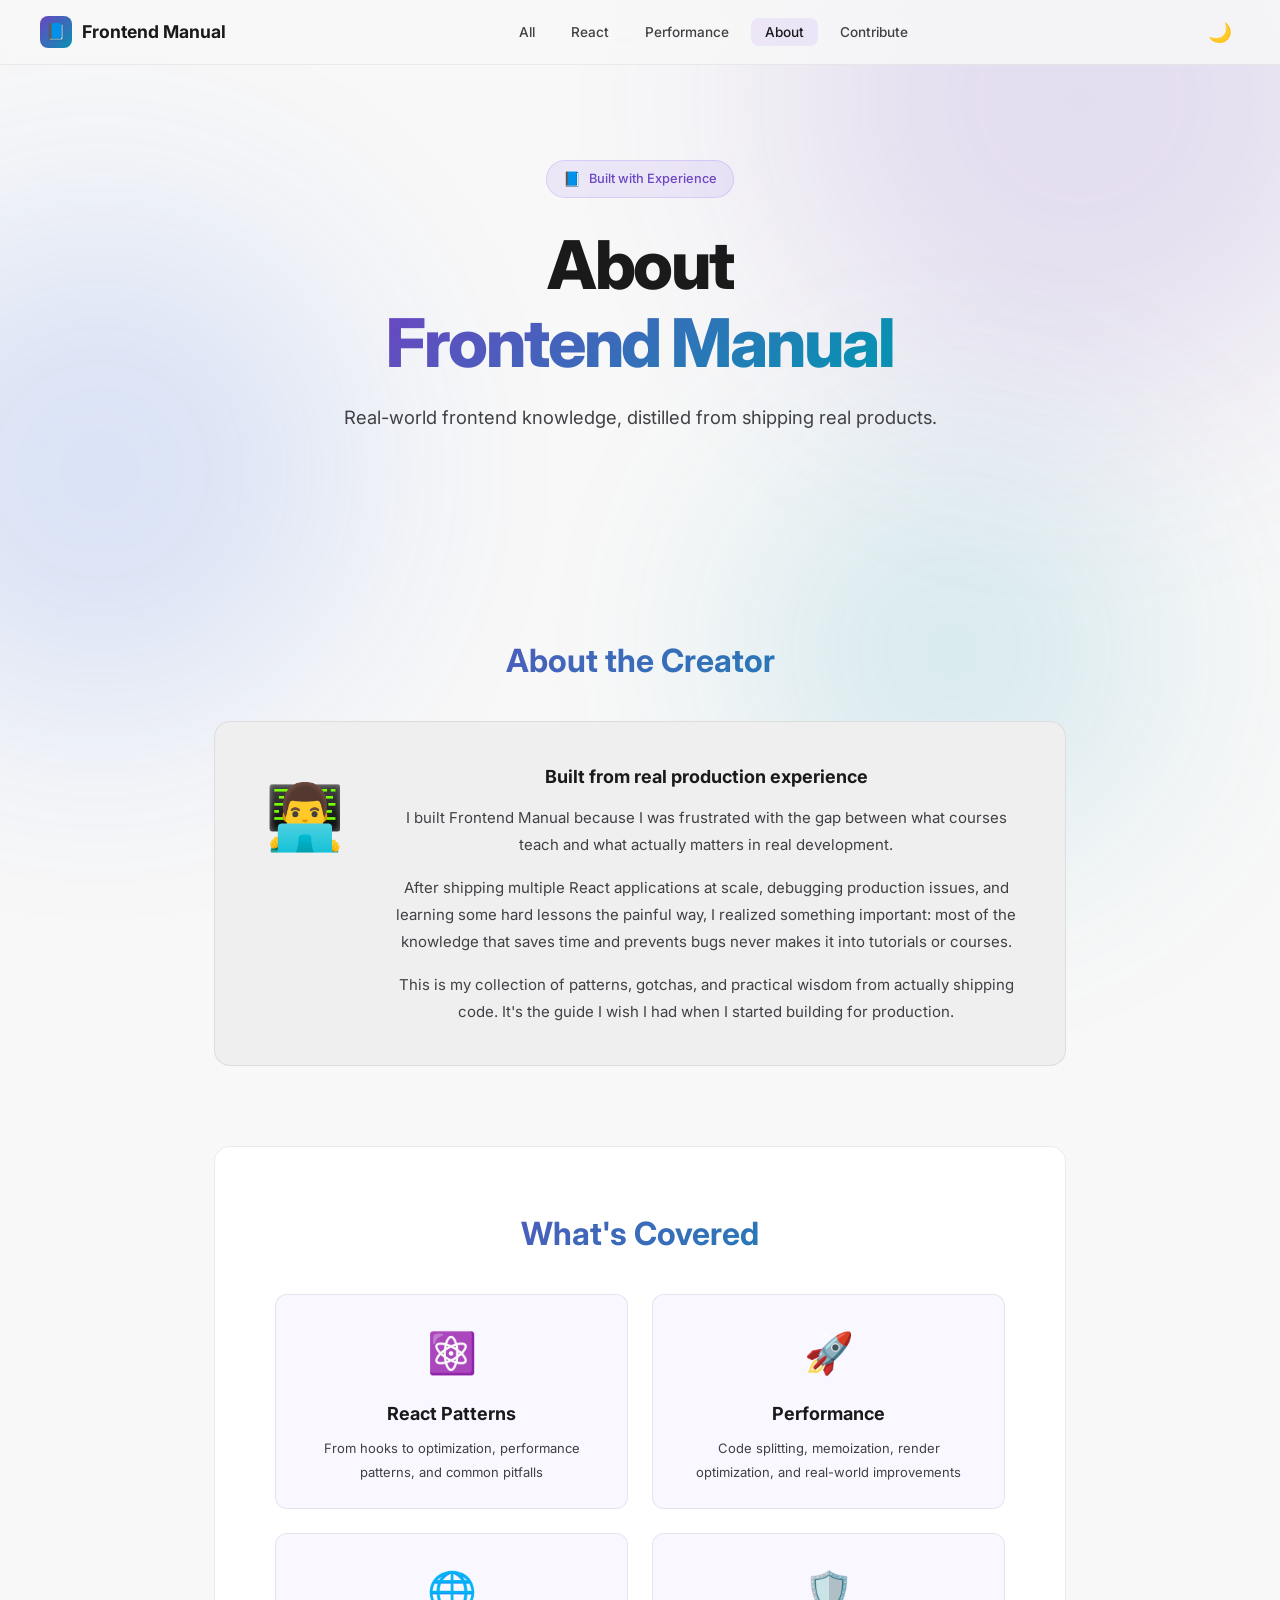
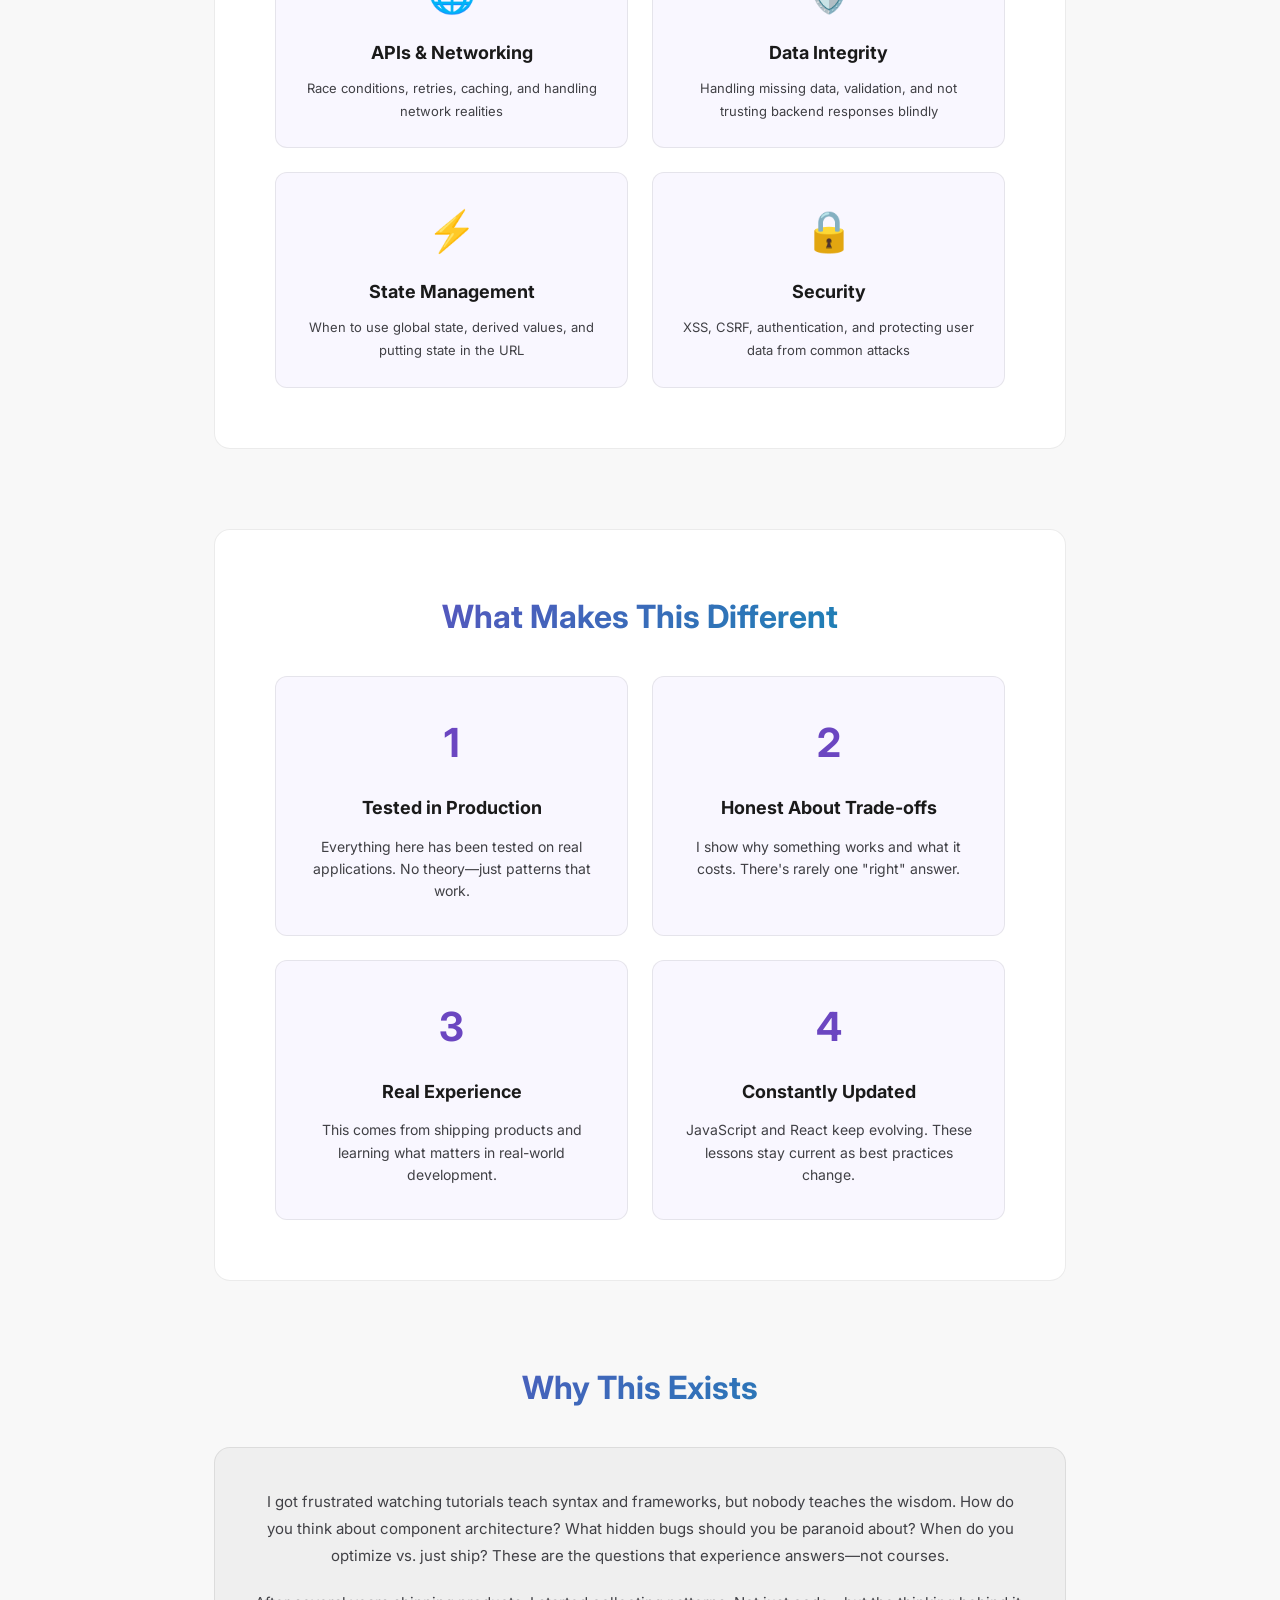
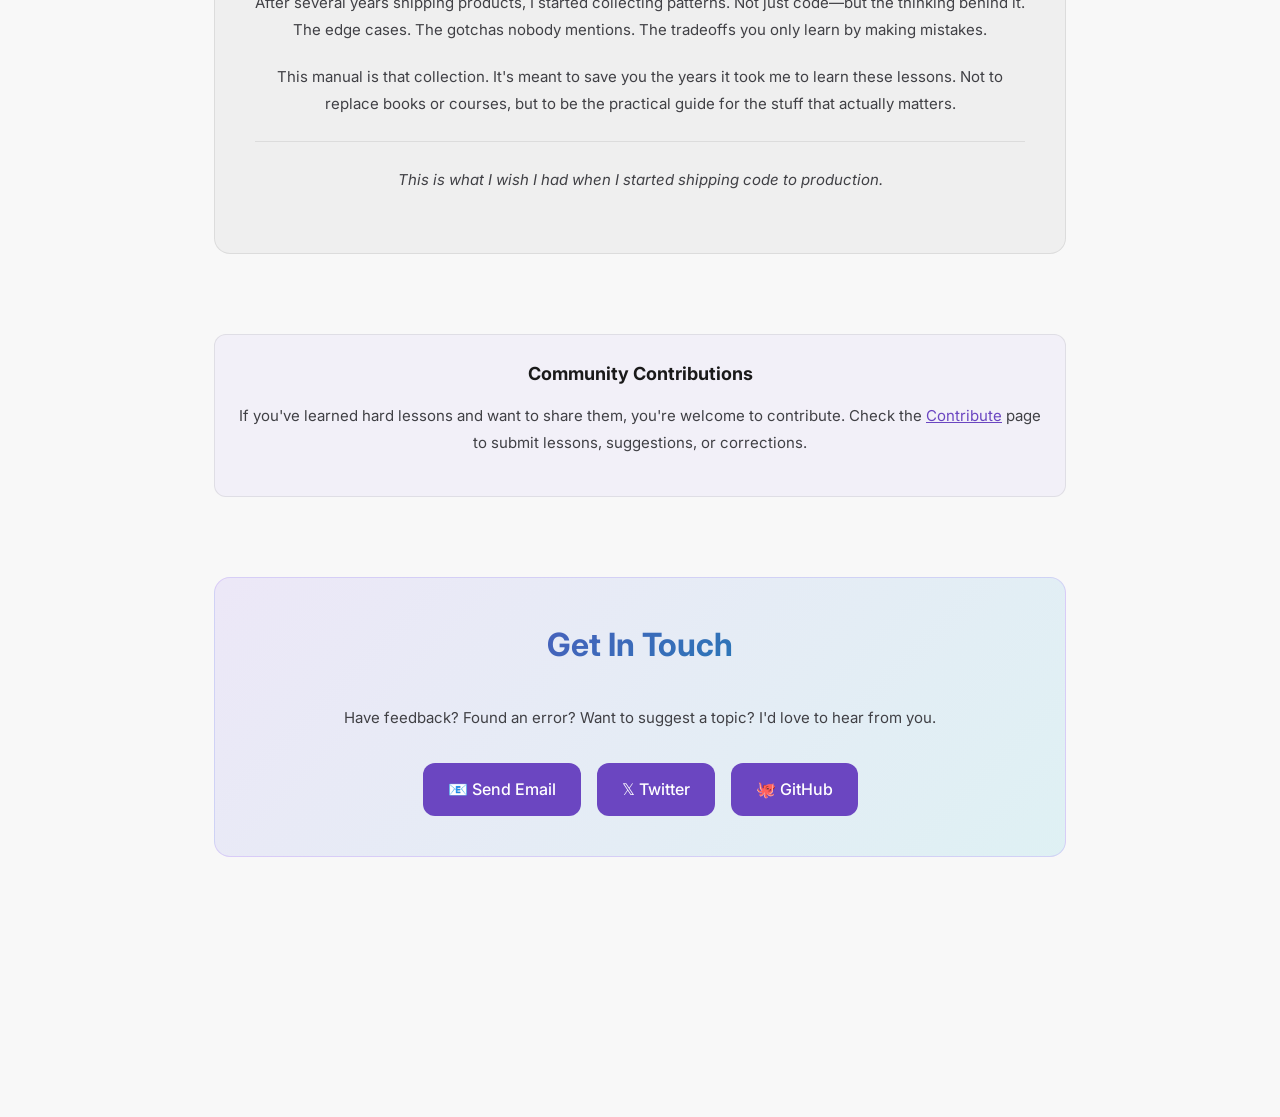
==== about.html @ b9eea55d "first commit" ====
<!doctype html>
<html lang="en">
  <head>
    <meta charset="UTF-8" />
    <meta name="viewport" content="width=device-width, initial-scale=1.0" />
    <title>About — Frontend Manual</title>
    <meta
      name="description"
      content="Learn about Frontend Manual, our mission, and the team behind it."
    />
    <link
      rel="icon"
      href="data:image/svg+xml,<svg xmlns='http://www.w3.org/2000/svg' viewBox='0 0 100 100'><text y='.9em' font-size='90'>📘</text></svg>"
    />
    <link rel="stylesheet" href="styles.css" />
  </head>
  <body>
    <!-- Background Glows -->
    <div class="bg-glow bg-glow--purple"></div>
    <div class="bg-glow bg-glow--blue"></div>
    <div class="bg-glow bg-glow--cyan"></div>

    <!-- Navbar -->
    <nav class="navbar" id="navbar">
      <div class="navbar__inner">
        <a href="index.html" class="navbar__logo">
          <div class="navbar__logo-icon">📘</div>
          Frontend Manual
        </a>
        <ul class="navbar__links">
          <li><a href="index.html">All</a></li>
          <li><a href="index.html">React</a></li>
          <li><a href="index.html">Performance</a></li>
          <li><a href="about.html" class="active">About</a></li>
          <li><a href="contribute.html">Contribute</a></li>
        </ul>
        <button id="theme-toggle" aria-label="Toggle dark mode">🌙</button>
        <button class="navbar__hamburger" id="hamburger" aria-label="Menu">
          ☰
        </button>
      </div>
    </nav>

    <!-- Mobile Menu -->
    <div class="mobile-menu" id="mobile-menu">
      <a href="index.html" data-nav="all">📚 All Wisdom</a>
      <a href="index.html" data-nav="react">⚛️ React Patterns</a>
      <a href="index.html" data-nav="performance">🚀 Performance</a>
      <a href="about.html">About</a>
      <a href="contribute.html">Contribute</a>
    </div>

    <!-- Hero -->
    <header class="hero">
        <div class="hero__badge"><span>📘</span> Built with Experience</div>
        <h1 class="hero__title">
          About<br /><span class="gradient-text">Frontend Manual</span>
        </h1>
        <p class="hero__subtitle">
          Real-world frontend knowledge, distilled from shipping real products.

    <!-- Main Content -->
    <main class="section about-section">
      <!-- About Creator -->
      <div class="about-block">
        <h2>About the Creator</h2>
        <div class="creator-box">
          <div class="creator-avatar">👨‍💻</div>
          <div class="creator-content">
            <h3 class="creator-name">Built from real production experience</h3>
            <p class="creator-bio">
              I built Frontend Manual because I was frustrated with the gap between what courses teach and what actually matters in real development.
            </p>
            <p class="creator-bio">
              After shipping multiple React applications at scale, debugging production issues, and learning some hard lessons the painful way, I realized something important: most of the knowledge that saves time and prevents bugs never makes it into tutorials or courses.
            </p>
            <p class="creator-bio">
              This is my collection of patterns, gotchas, and practical wisdom from actually shipping code. It's the guide I wish I had when I started building for production.
            </p>
          </div>
        </div>
      </div>

      <!-- What's Covered -->
      <div class="about-block about-block--alt">
        <h2>What's Covered</h2>
        <div class="coverage-grid">
          <div class="coverage-item">
            <div class="coverage-item__icon">⚛️</div>
            <h3>React Patterns</h3>
            <p>From hooks to optimization, performance patterns, and common pitfalls</p>
          </div>
          <div class="coverage-item">
            <div class="coverage-item__icon">🚀</div>
            <h3>Performance</h3>
            <p>Code splitting, memoization, render optimization, and real-world improvements</p>
          </div>
          <div class="coverage-item">
            <div class="coverage-item__icon">🌐</div>
            <h3>APIs & Networking</h3>
            <p>Race conditions, retries, caching, and handling network realities</p>
          </div>
          <div class="coverage-item">
            <div class="coverage-item__icon">🛡️</div>
            <h3>Data Integrity</h3>
            <p>Handling missing data, validation, and not trusting backend responses blindly</p>
          </div>
          <div class="coverage-item">
            <div class="coverage-item__icon">⚡</div>
            <h3>State Management</h3>
            <p>When to use global state, derived values, and putting state in the URL</p>
          </div>
          <div class="coverage-item">
            <div class="coverage-item__icon">🔒</div>
            <h3>Security</h3>
            <p>XSS, CSRF, authentication, and protecting user data from common attacks</p>
          </div>
        </div>
      </div>



      <!-- What Makes This Different -->
      <div class="about-block about-block--alt">
        <h2>What Makes This Different</h2>
        <div class="values-grid">
          <div class="value-card">
            <div class="value-card__number">1</div>
            <h3>Tested in Production</h3>
            <p>Everything here has been tested on real applications. No theory—just patterns that work.</p>
          </div>
          <div class="value-card">
            <div class="value-card__number">2</div>
            <h3>Honest About Trade-offs</h3>
            <p>I show why something works and what it costs. There's rarely one "right" answer.</p>
          </div>
          <div class="value-card">
            <div class="value-card__number">3</div>
            <h3>Real Experience</h3>
            <p>This comes from shipping products and learning what matters in real-world development.</p>
          </div>
          <div class="value-card">
            <div class="value-card__number">4</div>
            <h3>Constantly Updated</h3>
            <p>JavaScript and React keep evolving. These lessons stay current as best practices change.</p>
          </div>
        </div>
      </div>

      <!-- Why This Exists -->
      <div class="about-block">
        <h2>Why This Exists</h2>
        <div class="why-content">
          <p>
            I got frustrated watching tutorials teach syntax and frameworks, but nobody teaches the wisdom. 
            How do you think about component architecture? What hidden bugs should you be paranoid about? 
            When do you optimize vs. just ship? These are the questions that experience answers—not courses.
          </p>
          <p>
            After several years shipping products, I started collecting patterns. Not just code—but the thinking behind it. 
            The edge cases. The gotchas nobody mentions. The tradeoffs you only learn by making mistakes.
          </p>
          <p>
            This manual is that collection. It's meant to save you the years it took me to learn these lessons. 
            Not to replace books or courses, but to be the practical guide for the stuff that actually matters.
          </p>
          <p style="margin-top: 24px; padding-top: 24px; border-top: 1px solid var(--border-card); color: var(--text-secondary); font-style: italic;">
            This is what I wish I had when I started shipping code to production.
          </p>
        </div>
      </div>

      <!-- Community Contributions Note -->
      <div class="about-block about-block--contributions">
        <div class="contributions-content">
          <h3>Community Contributions</h3>
          <p>
            If you've learned hard lessons and want to share them, you're welcome to contribute. 
            Check the <a href="contribute.html" style="color: var(--accent-purple-light); text-decoration: underline;">Contribute</a> page to submit lessons, suggestions, or corrections.
          </p>
        </div>
      </div>

      <!-- Contact -->
      <div class="about-block about-block--contact">
        <h2>Get In Touch</h2>
        <p>Have feedback? Found an error? Want to suggest a topic? I'd love to hear from you.</p>
        <div class="contact-buttons">
          <a href="mailto:hello@frontendmanual.dev" class="contact-btn"
            >📧 Send Email</a
          >
          <a href="https://twitter.com" target="_blank" class="contact-btn"
            >𝕏 Twitter</a
          >
          <a href="https://github.com" target="_blank" class="contact-btn"
            >🐙 GitHub</a
          >
        </div>
      </div>
    </main>

    <script>
      // Mobile menu toggle
      const hamburger = document.getElementById("hamburger");
      const mobileMenu = document.getElementById("mobile-menu");
      if (hamburger) {
        hamburger.addEventListener("click", () => {
          mobileMenu?.classList.toggle("active");
        });
      }

      // Theme toggle
      const themeToggleBtn = document.getElementById("theme-toggle");
      function initTheme() {
        const savedTheme = localStorage.getItem("theme");
        const prefersDark = window.matchMedia("(prefers-color-scheme: dark)").matches;
        const theme = savedTheme || (prefersDark ? "dark" : "light");
        setTheme(theme);
      }
      function setTheme(theme) {
        document.documentElement.setAttribute("data-theme", theme);
        localStorage.setItem("theme", theme);
        if (themeToggleBtn) {
          themeToggleBtn.textContent = theme === "dark" ? "☀️" : "🌙";
          themeToggleBtn.setAttribute("aria-label", `Switch to ${theme === "dark" ? "light" : "dark"} mode`);
        }
      }
      if (themeToggleBtn) {
        themeToggleBtn.addEventListener("click", () => {
          const currentTheme = document.documentElement.getAttribute("data-theme");
          const newTheme = currentTheme === "dark" ? "light" : "dark";
          setTheme(newTheme);
        });
      }
      initTheme();
    </script>

    <style>
      .about-section {
        max-width: 900px;
      }

      .about-block {
        margin: 80px 0;
      }

      .about-block--alt {
        background: var(--bg-card);
        border: 1px solid var(--border-card);
        border-radius: var(--radius-lg);
        padding: 60px;
        margin: 80px 0;
      }

      .about-block--contact {
        background: linear-gradient(
          135deg,
          rgba(139, 92, 246, 0.1),
          rgba(3, 182, 212, 0.1)
        );
        border: 1px solid var(--border-hover);
        text-align: center;
        padding: 40px;
        border-radius: var(--radius-lg);
      }

      .about-block--contributions {
        background: rgba(139, 92, 246, 0.05);
        border: 1px solid var(--border-card);
        padding: 24px;
        border-radius: var(--radius-md);
      }

      .contributions-content {
        text-align: center;
      }

      .contributions-content h3 {
        margin-bottom: 12px;
        color: var(--text-primary);
      }

      .contributions-content p {
        color: var(--text-secondary);
        font-size: 14px;
      }

      .creator-box {
        display: flex;
        gap: 32px;
        align-items: flex-start;
        background: var(--bg-secondary);
        padding: 40px;
        border-radius: var(--radius-lg);
        border: 1px solid var(--border-card);
      }

      .creator-avatar {
        font-size: 64px;
        min-width: 100px;
        text-align: center;
      }

      .creator-content h3 {
        font-size: 20px;
        margin-top: 0;
      }

      .creator-bio {
        color: var(--text-secondary);
        line-height: 1.8;
        margin-bottom: 16px;
      }

      .creator-bio:last-of-type {
        margin-bottom: 0;
      }

      .about-block h2 {
        font-size: 32px;
        margin-bottom: 32px;
        background: linear-gradient(
          135deg,
          var(--accent-purple-light),
          var(--accent-cyan)
        );
        -webkit-background-clip: text;
        -webkit-text-fill-color: transparent;
        background-clip: text;
      }

      .about-block h3 {
        font-size: 18px;
        margin-bottom: 12px;
        color: var(--text-primary);
      }

      .about-block p {
        color: var(--text-secondary);
        line-height: 1.8;
        margin-bottom: 16px;
        font-size: 15px;
      }

      .about-block__content {
        margin-bottom: 40px;
      }

      .about-block__stats {
        display: grid;
        grid-template-columns: repeat(auto-fit, minmax(150px, 1fr));
        gap: 24px;
        margin-top: 40px;
        padding-top: 40px;
        border-top: 1px solid var(--border-card);
      }

      .stat-item {
        text-align: center;
      }

      .stat-item__number {
        font-size: 32px;
        font-weight: 700;
        background: linear-gradient(
          135deg,
          var(--accent-purple-light),
          var(--accent-cyan)
        );
        -webkit-background-clip: text;
        -webkit-text-fill-color: transparent;
        background-clip: text;
      }

      .stat-item__label {
        font-size: 13px;
        color: var(--text-secondary);
        margin-top: 8px;
        text-transform: uppercase;
        letter-spacing: 0.5px;
      }

      .coverage-grid {
        display: grid;
        grid-template-columns: repeat(auto-fit, minmax(250px, 1fr));
        gap: 24px;
      }

      .coverage-item {
        background: rgba(139, 92, 246, 0.05);
        border: 1px solid var(--border-card);
        padding: 24px;
        border-radius: var(--radius-md);
        text-align: center;
      }

      .coverage-item__icon {
        font-size: 40px;
        margin-bottom: 12px;
      }

      .coverage-item h3 {
        margin-bottom: 8px;
      }

      .coverage-item p {
        margin: 0;
        font-size: 13px;
      }

      .team-grid {
        display: grid;
        grid-template-columns: 1fr;
        gap: 32px;
        margin-top: 32px;
      }

      .team-member {
        background: var(--bg-secondary);
        border: 1px solid var(--border-card);
        border-radius: var(--radius-lg);
        padding: 40px;
        text-align: center;
      }

      .team-member__avatar {
        font-size: 64px;
        margin-bottom: 20px;
      }

      .team-member__name {
        font-size: 20px;
        margin-bottom: 4px;
      }

      .team-member__role {
        color: var(--accent-purple-light);
        font-weight: 500;
        margin-bottom: 16px;
        font-size: 13px;
      }

      .team-member__bio {
        color: var(--text-secondary);
        line-height: 1.7;
      }

      .values-grid {
        display: grid;
        grid-template-columns: repeat(auto-fit, minmax(250px, 1fr));
        gap: 24px;
        margin-top: 32px;
      }

      .value-card {
        background: rgba(139, 92, 246, 0.05);
        border: 1px solid var(--border-card);
        border-radius: var(--radius-md);
        padding: 32px;
      }

      .value-card__number {
        font-size: 40px;
        font-weight: 700;
        color: var(--accent-purple-light);
        margin-bottom: 16px;
      }

      .value-card h3 {
        font-size: 18px;
        margin-bottom: 12px;
      }

      .value-card p {
        margin: 0;
        font-size: 14px;
        color: var(--text-secondary);
        line-height: 1.6;
      }

      .why-content {
        background: var(--bg-secondary);
        border: 1px solid var(--border-card);
        border-radius: var(--radius-lg);
        padding: 40px;
      }

      .why-content p {
        margin-bottom: 20px;
        line-height: 1.8;
        color: var(--text-secondary);
      }

      .contact-buttons {
        display: flex;
        justify-content: center;
        gap: 16px;
        margin-top: 32px;
        flex-wrap: wrap;
      }

      .contact-btn {
        display: inline-block;
        padding: 12px 24px;
        background: var(--accent-purple);
        color: #fff;
        text-decoration: none;
        border-radius: var(--radius-md);
        font-weight: 500;
        transition: all var(--transition-fast);
        border: 1px solid transparent;
      }

      .contact-btn:hover {
        background: transparent;
        border-color: var(--accent-purple-light);
        color: var(--accent-purple-light);
      }

      @media (max-width: 768px) {
        .creator-box {
          flex-direction: column;
          text-align: center;
          gap: 16px;
        }

        .creator-avatar {
          min-width: auto;
        }

        .about-block--alt {
          padding: 32px;
        }

        .about-block h2 {
          font-size: 24px;
        }

        .why-content {
          padding: 24px;
        }

        .coverage-grid,
        .values-grid {
          grid-template-columns: 1fr;
        }
      }
    </style>
  </body>
</html>
---- styles.css ----
@import url('https://fonts.googleapis.com/css2?family=Inter:wght@300;400;500;600;700;800;900&family=JetBrains+Mono:wght@400;500;600&display=swap');

/* --- CSS Custom Properties --- */
:root {
  --bg-primary: #0a0a0f;
  --bg-secondary: #12121a;
  --bg-card: #16161f;
  --bg-card-hover: #1c1c28;
  --bg-code: #1e1e2e;
  --bg-tag: rgba(139, 92, 246, 0.12);

  --text-primary: #e8e8ed;
  --text-secondary: #b8c4d8;
  --text-muted: #95a6ba;
  --text-accent: #a78bfa;
  --text-on-accent: #ffffff;

  --accent-purple: #8b5cf6;
  --accent-purple-light: #a78bfa;
  --accent-blue: #3b82f6;
  --accent-cyan: #06b6d4;
  --accent-green: #10b981;
  --accent-amber: #f59e0b;
  --accent-rose: #f43f5e;
  --accent-orange: #f97316;
  --accent-pink: #ec4899;
  --accent-teal: #14b8a6;

  --border-subtle: rgba(255, 255, 255, 0.06);
  --border-card: rgba(255, 255, 255, 0.08);
  --border-hover: rgba(139, 92, 246, 0.3);

  --shadow-sm: 0 1px 2px rgba(0, 0, 0, 0.3);
  --shadow-md: 0 4px 12px rgba(0, 0, 0, 0.4);
  --shadow-lg: 0 8px 32px rgba(0, 0, 0, 0.5);
  --shadow-glow: 0 0 40px rgba(139, 92, 246, 0.1);

  --radius-sm: 8px;
  --radius-md: 12px;
  --radius-lg: 16px;
  --radius-xl: 24px;

  --font-sans: 'Inter', -apple-system, BlinkMacSystemFont, sans-serif;
  --font-mono: 'JetBrains Mono', 'Fira Code', monospace;

  --transition-fast: 150ms ease;
  --transition-base: 250ms ease;
  --transition-slow: 400ms cubic-bezier(0.4, 0, 0.2, 1);
}

/* --- Light Mode --- */
[data-theme="light"] {
  --bg-primary: #f8f8f8;
  --bg-secondary: #efefef;
  --bg-card: #ffffff;
  --bg-card-hover: #f5f5f5;
  --bg-code: #f0f0f0;
  --bg-tag: rgba(139, 92, 246, 0.08);

  --text-primary: #1a1a1a;
  --text-secondary: #404045;
  --text-muted: #555555;
  --text-accent: #6b46c1;
  --text-on-accent: #ffffff;

  --accent-purple: #6b46c1;
  --accent-purple-light: #6b46c1;
  --accent-blue: #2563eb;
  --accent-cyan: #0891b2;

  --border-subtle: rgba(0, 0, 0, 0.06);
  --border-card: rgba(0, 0, 0, 0.08);
  --border-hover: rgba(139, 92, 246, 0.2);

  --shadow-sm: 0 1px 2px rgba(0, 0, 0, 0.04);
  --shadow-md: 0 4px 12px rgba(0, 0, 0, 0.08);
  --shadow-lg: 0 8px 32px rgba(0, 0, 0, 0.1);
  --shadow-glow: 0 0 40px rgba(139, 92, 246, 0.05);
}

/* --- Reset & Base --- */
*, *::before, *::after {
  box-sizing: border-box;
  margin: 0;
  padding: 0;
}

html {
  scroll-behavior: smooth;
  scroll-padding-top: 100px;
}

body {
  font-family: var(--font-sans);
  background: var(--bg-primary);
  color: var(--text-primary);
  line-height: 1.7;
  -webkit-font-smoothing: antialiased;
  -moz-osx-font-smoothing: grayscale;
  overflow-x: hidden;
}

::selection {
  background: rgba(139, 92, 246, 0.3);
  color: var(--text-on-accent);
}

/* --- Scrollbar --- */
::-webkit-scrollbar { width: 6px; }
::-webkit-scrollbar-track { background: var(--bg-primary); }
::-webkit-scrollbar-thumb {
  background: rgba(139, 92, 246, 0.3);
  border-radius: 3px;
}
::-webkit-scrollbar-thumb:hover { background: rgba(139, 92, 246, 0.5); }

/* --- Background Gradient Orbs --- */
.bg-glow {
  position: fixed;
  border-radius: 50%;
  filter: blur(120px);
  opacity: 0.15;
  pointer-events: none;
  z-index: 0;
}
.bg-glow--purple {
  width: 600px; height: 600px;
  background: var(--accent-purple);
  top: -200px; right: -100px;
}
.bg-glow--blue {
  width: 500px; height: 500px;
  background: var(--accent-blue);
  bottom: 20%; left: -150px;
}
.bg-glow--cyan {
  width: 400px; height: 400px;
  background: var(--accent-cyan);
  top: 50%; right: 10%;
}

/* --- Navigation --- */
.navbar {
  position: fixed;
  top: 0; left: 0; right: 0;
  z-index: 1000;
  padding: 0 24px;
  background: color-mix(in srgb, var(--bg-primary) 80%, transparent);
  backdrop-filter: blur(20px);
  border-bottom: 1px solid var(--border-subtle);
  transition: var(--transition-base);
}
.navbar__inner {
  max-width: 1200px;
  margin: 0 auto;
  display: flex;
  align-items: center;
  justify-content: space-between;
  height: 64px;
}
.navbar__logo {
  display: flex;
  align-items: center;
  gap: 10px;
  text-decoration: none;
  color: var(--text-primary);
  font-weight: 700;
  font-size: 1.1rem;
}
.navbar__logo-icon {
  width: 32px; height: 32px;
  background: linear-gradient(135deg, var(--accent-purple), var(--accent-cyan));
  border-radius: var(--radius-sm);
  display: flex;
  align-items: center;
  justify-content: center;
  font-size: 1rem;
}
.navbar__links {
  display: flex;
  gap: 8px;
  list-style: none;
}
.navbar__links a {
  text-decoration: none;
  color: var(--text-secondary);
  font-size: 0.85rem;
  font-weight: 500;
  padding: 6px 14px;
  border-radius: var(--radius-sm);
  transition: var(--transition-fast);
}
.navbar__links a:hover,
.navbar__links a.active {
  color: var(--text-primary);
  background: rgba(139, 92, 246, 0.1);
}
.navbar__search {
  position: relative;
}
.navbar__search input {
  background: rgba(255, 255, 255, 0.05);
  border: 1px solid var(--border-subtle);
  border-radius: var(--radius-sm);
  padding: 8px 14px 8px 36px;
  color: var(--text-primary);
  font-family: var(--font-sans);
  font-size: 0.85rem;
  width: 220px;
  outline: none;
  transition: var(--transition-base);
}
.navbar__search input::placeholder { color: var(--text-muted); }
.navbar__search input:focus {
  border-color: var(--accent-purple);
  background: rgba(139, 92, 246, 0.05);
  width: 280px;
}
.navbar__search-icon {
  position: absolute;
  left: 12px; top: 50%;
  transform: translateY(-50%);
  color: var(--text-muted);
  font-size: 0.85rem;
}
.navbar__hamburger {
  display: none;
  background: none;
  border: none;
  color: var(--text-primary);
  font-size: 1.5rem;
  cursor: pointer;
}
#theme-toggle {
  background: none;
  border: none;
  color: var(--text-primary);
  font-size: 1.2rem;
  cursor: pointer;
  padding: 8px;
  border-radius: var(--radius-sm);
  transition: var(--transition-fast);
  display: flex;
  align-items: center;
}
#theme-toggle:hover {
  background: rgba(139, 92, 246, 0.1);
}

/* --- Hero Section --- */
.hero {
  position: relative;
  padding: 160px 24px 100px;
  text-align: center;
  overflow: hidden;
}
.hero__badge {
  display: inline-flex;
  align-items: center;
  gap: 8px;
  padding: 6px 16px;
  background: rgba(139, 92, 246, 0.1);
  border: 1px solid rgba(139, 92, 246, 0.2);
  border-radius: 100px;
  font-size: 0.8rem;
  font-weight: 500;
  color: var(--accent-purple-light);
  margin-bottom: 28px;
  animation: fadeInUp 0.6s ease;
}
.hero__badge span { font-size: 0.9rem; }
.hero__title {
  font-size: clamp(2.5rem, 6vw, 4.2rem);
  font-weight: 800;
  line-height: 1.15;
  margin-bottom: 20px;
  letter-spacing: -0.03em;
  animation: fadeInUp 0.6s ease 0.1s both;
}
.hero__title .gradient-text {
  background: linear-gradient(135deg, var(--accent-purple-light), var(--accent-cyan), var(--accent-purple-light));
  background-size: 200% auto;
  -webkit-background-clip: text;
  -webkit-text-fill-color: transparent;
  background-clip: text;
  animation: shimmer 4s linear infinite;
}
.hero__subtitle {
  font-size: 1.15rem;
  color: var(--text-secondary);
  max-width: 640px;
  margin: 0 auto 40px;
  line-height: 1.8;
  font-weight: 400;
  animation: fadeInUp 0.6s ease 0.2s both;
}
.hero__stats {
  display: flex;
  justify-content: center;
  gap: 48px;
  animation: fadeInUp 0.6s ease 0.3s both;
}
.hero__stat {
  text-align: center;
}
.hero__stat-number {
  font-size: 2rem;
  font-weight: 800;
  color: var(--accent-purple-light);
}
.hero__stat-label {
  font-size: 0.8rem;
  color: var(--text-muted);
  text-transform: uppercase;
  letter-spacing: 0.08em;
  margin-top: 4px;
}

/* --- Section --- */
.section {
  position: relative;
  z-index: 1;
  padding: 80px 24px;
  max-width: 1200px;
  margin: 0 auto;
}
.section__header {
  margin-bottom: 48px;
}
.section__eyebrow {
  font-size: 0.75rem;
  text-transform: uppercase;
  letter-spacing: 0.1em;
  font-weight: 600;
  margin-bottom: 12px;
}
.section__title {
  font-size: 2rem;
  font-weight: 800;
  letter-spacing: -0.02em;
  margin-bottom: 12px;
}
.section__desc {
  color: var(--text-secondary);
  font-size: 1rem;
  max-width: 600px;
}

/* --- Filter Tabs --- */
.filter-bar {
  position: sticky;
  top: 64px;
  z-index: 100;
  background: color-mix(in srgb, var(--bg-primary) 85%, transparent);
  backdrop-filter: blur(16px);
  border-bottom: 1px solid var(--border-subtle);
  padding: 12px 24px;
}
.filter-bar__inner {
  max-width: 1200px;
  margin: 0 auto;
  display: flex;
  gap: 8px;
  overflow-x: auto;
  -ms-overflow-style: none;
  scrollbar-width: none;
}
.filter-bar__inner::-webkit-scrollbar { display: none; }
.filter-btn {
  flex-shrink: 0;
  padding: 8px 18px;
  border-radius: 100px;
  border: 1px solid var(--border-subtle);
  background: transparent;
  color: var(--text-secondary);
  font-family: var(--font-sans);
  font-size: 0.82rem;
  font-weight: 500;
  cursor: pointer;
  transition: var(--transition-fast);
  white-space: nowrap;
}
.filter-btn:hover {
  border-color: var(--border-hover);
  color: var(--text-primary);
}
.filter-btn.active {
  background: var(--accent-purple);
  border-color: var(--accent-purple);
  color: var(--text-on-accent);
}
.filter-btn .emoji { margin-right: 6px; }

/* --- Wisdom Cards --- */
.cards-grid {
  display: grid;
  grid-template-columns: repeat(auto-fill, minmax(360px, 1fr));
  gap: 20px;
}
.wisdom-card {
  background: var(--bg-card);
  border: 1px solid var(--border-card);
  border-radius: var(--radius-lg);
  padding: 28px;
  transition: var(--transition-slow);
  cursor: default;
  position: relative;
  overflow: hidden;
}
.wisdom-card::before {
  content: '';
  position: absolute;
  top: 0; left: 0; right: 0;
  height: 3px;
  background: var(--card-accent, var(--accent-purple));
  opacity: 0;
  transition: var(--transition-base);
}
.wisdom-card:hover {
  border-color: var(--border-hover);
  background: var(--bg-card-hover);
  transform: translateY(-2px);
  box-shadow: var(--shadow-glow);
}
.wisdom-card:hover::before { opacity: 1; }

.wisdom-card__header {
  display: flex;
  align-items: flex-start;
  gap: 14px;
  margin-bottom: 16px;
}
.wisdom-card__icon {
  width: 42px; height: 42px;
  border-radius: var(--radius-md);
  display: flex;
  align-items: center;
  justify-content: center;
  font-size: 1.2rem;
  flex-shrink: 0;
  background: var(--icon-bg, rgba(139, 92, 246, 0.12));
}
.wisdom-card__title {
  font-size: 1.05rem;
  font-weight: 700;
  line-height: 1.4;
  color: var(--text-primary);
}
.wisdom-card__category {
  font-size: 0.7rem;
  font-weight: 600;
  text-transform: uppercase;
  letter-spacing: 0.08em;
  color: var(--card-accent, var(--accent-purple));
  margin-top: 4px;
}
.wisdom-card__body {
  margin-bottom: 18px;
}
.wisdom-card__body p {
  color: var(--text-secondary);
  font-size: 0.92rem;
  line-height: 1.75;
}
.wisdom-card__code {
  background: var(--bg-code);
  border-radius: var(--radius-sm);
  padding: 16px;
  margin-top: 14px;
  overflow-x: auto;
  border: 1px solid var(--border-subtle);
}
.wisdom-card__code pre {
  font-family: var(--font-mono);
  font-size: 0.8rem;
  line-height: 1.7;
  color: var(--text-secondary);
}
.wisdom-card__code .code-good { color: var(--accent-green); }
.wisdom-card__code .code-bad { color: var(--accent-rose); }
.wisdom-card__code .code-comment { color: var(--text-muted); font-style: italic; }

.wisdom-card__tags {
  display: flex;
  flex-wrap: wrap;
  gap: 6px;
}
.tag {
  padding: 4px 10px;
  border-radius: 100px;
  font-size: 0.7rem;
  font-weight: 500;
  background: var(--bg-tag);
  color: var(--accent-purple-light);
  border: 1px solid rgba(139, 92, 246, 0.1);
}
.tag--react {
  background: rgba(6, 182, 212, 0.1);
  color: var(--accent-cyan);
  border-color: rgba(6, 182, 212, 0.15);
}
.tag--general {
  background: rgba(16, 185, 129, 0.1);
  color: var(--accent-green);
  border-color: rgba(16, 185, 129, 0.15);
}

/* --- Difficulty Badge --- */
.difficulty {
  display: inline-flex;
  align-items: center;
  gap: 4px;
  font-size: 0.68rem;
  font-weight: 600;
  text-transform: uppercase;
  letter-spacing: 0.06em;
  padding: 3px 8px;
  border-radius: 4px;
  margin-top: 4px;
}
.difficulty--beginner {
  background: rgba(16, 185, 129, 0.1);
  color: var(--accent-green);
}
.difficulty--intermediate {
  background: rgba(245, 158, 11, 0.1);
  color: var(--accent-amber);
}
.difficulty--advanced {
  background: rgba(244, 63, 94, 0.1);
  color: var(--accent-rose);
}

/* --- Footer --- */
.footer {
  position: relative;
  z-index: 1;
  text-align: center;
  padding: 60px 24px;
  border-top: 1px solid var(--border-subtle);
  margin-top: 60px;
}
.footer__text {
  color: var(--text-muted);
  font-size: 0.85rem;
}
.footer__text a {
  color: var(--accent-purple-light);
  text-decoration: none;
}
.footer__heart { color: var(--accent-rose); }

/* --- Animations --- */
@keyframes fadeInUp {
  from { opacity: 0; transform: translateY(24px); }
  to { opacity: 1; transform: translateY(0); }
}
@keyframes shimmer {
  0% { background-position: 0% center; }
  100% { background-position: 200% center; }
}
@keyframes cardEntrance {
  from { opacity: 0; transform: translateY(20px) scale(0.98); }
  to { opacity: 1; transform: translateY(0) scale(1); }
}
.wisdom-card {
  animation: cardEntrance 0.5s ease both;
}

/* --- No Results --- */
.no-results {
  text-align: center;
  padding: 80px 24px;
  grid-column: 1 / -1;
}
.no-results__icon { font-size: 3rem; margin-bottom: 16px; }
.no-results__text {
  color: var(--text-secondary);
  font-size: 1.1rem;
}

/* --- Responsive --- */
@media (max-width: 768px) {
  .navbar__links { display: none; }
  .navbar__hamburger { display: block; }
  .navbar__search input { width: 160px; }
  .navbar__search input:focus { width: 180px; }

  .hero { padding: 130px 20px 60px; }
  .hero__stats { gap: 28px; }
  .hero__stat-number { font-size: 1.5rem; }

  .cards-grid {
    grid-template-columns: 1fr;
  }

  .section { padding: 50px 16px; }

  .filter-bar { padding: 10px 16px; }
}

@media (max-width: 480px) {
  .hero__title { font-size: 2rem; }
  .hero__subtitle { font-size: 1rem; }
  .hero__stats { flex-direction: column; gap: 16px; }
  .wisdom-card { padding: 20px; }
  .navbar__search { display: none; }
  #theme-toggle { display: none; }
}

/* --- Mobile Menu --- */
.mobile-menu {
  display: none;
  position: fixed;
  top: 64px; left: 0; right: 0; bottom: 0;
  background: color-mix(in srgb, var(--bg-primary) 95%, transparent);
  backdrop-filter: blur(20px);
  z-index: 999;
  padding: 24px;
  overflow-y: auto;
}
.mobile-menu.open { display: flex; flex-direction: column; gap: 8px; }
.mobile-menu a {
  display: block;
  padding: 14px 18px;
  color: var(--text-secondary);
  text-decoration: none;
  font-size: 1rem;
  font-weight: 500;
  border-radius: var(--radius-sm);
  transition: var(--transition-fast);
}
.mobile-menu a:hover {
  color: var(--text-primary);
  background: rgba(139, 92, 246, 0.1);
}

/* --- Scroll to top --- */
.scroll-top {
  position: fixed;
  bottom: 30px; right: 30px;
  width: 44px; height: 44px;
  border-radius: 50%;
  background: var(--accent-purple);
  color: var(--text-on-accent);
  border: none;
  font-size: 1.2rem;
  cursor: pointer;
  display: flex;
  align-items: center;
  justify-content: center;
  opacity: 0;
  transform: translateY(20px);
  transition: var(--transition-base);
  z-index: 100;
  box-shadow: 0 4px 20px rgba(139, 92, 246, 0.3);
}
.scroll-top.visible {
  opacity: 1;
  transform: translateY(0);
}
.scroll-top:hover {
  transform: translateY(-2px);
  box-shadow: 0 6px 24px rgba(139, 92, 246, 0.5);
}

/* --- Category colors --- */
[data-category="data-integrity"] { --card-accent: #8b5cf6; --icon-bg: rgba(139, 92, 246, 0.12); }
[data-category="api-network"] { --card-accent: #3b82f6; --icon-bg: rgba(59, 130, 246, 0.12); }
[data-category="state-management"] { --card-accent: #06b6d4; --icon-bg: rgba(6, 182, 212, 0.12); }
[data-category="performance"] { --card-accent: #f59e0b; --icon-bg: rgba(245, 158, 11, 0.12); }
[data-category="css-layout"] { --card-accent: #ec4899; --icon-bg: rgba(236, 72, 153, 0.12); }
[data-category="react"] { --card-accent: #06b6d4; --icon-bg: rgba(6, 182, 212, 0.12); }
[data-category="env-config"] { --card-accent: #a855f7; --icon-bg: rgba(168, 85, 247, 0.12); }
[data-category="code-hygiene"] { --card-accent: #84cc16; --icon-bg: rgba(132, 204, 22, 0.12); }
[data-category="debugging"] { --card-accent: #10b981; --icon-bg: rgba(16, 185, 129, 0.12); }
[data-category="security"] { --card-accent: #f43f5e; --icon-bg: rgba(244, 63, 94, 0.12); }
[data-category="architecture"] { --card-accent: #f97316; --icon-bg: rgba(249, 115, 22, 0.12); }
[data-category="ux-engineering"] { --card-accent: #14b8a6; --icon-bg: rgba(20, 184, 166, 0.12); }
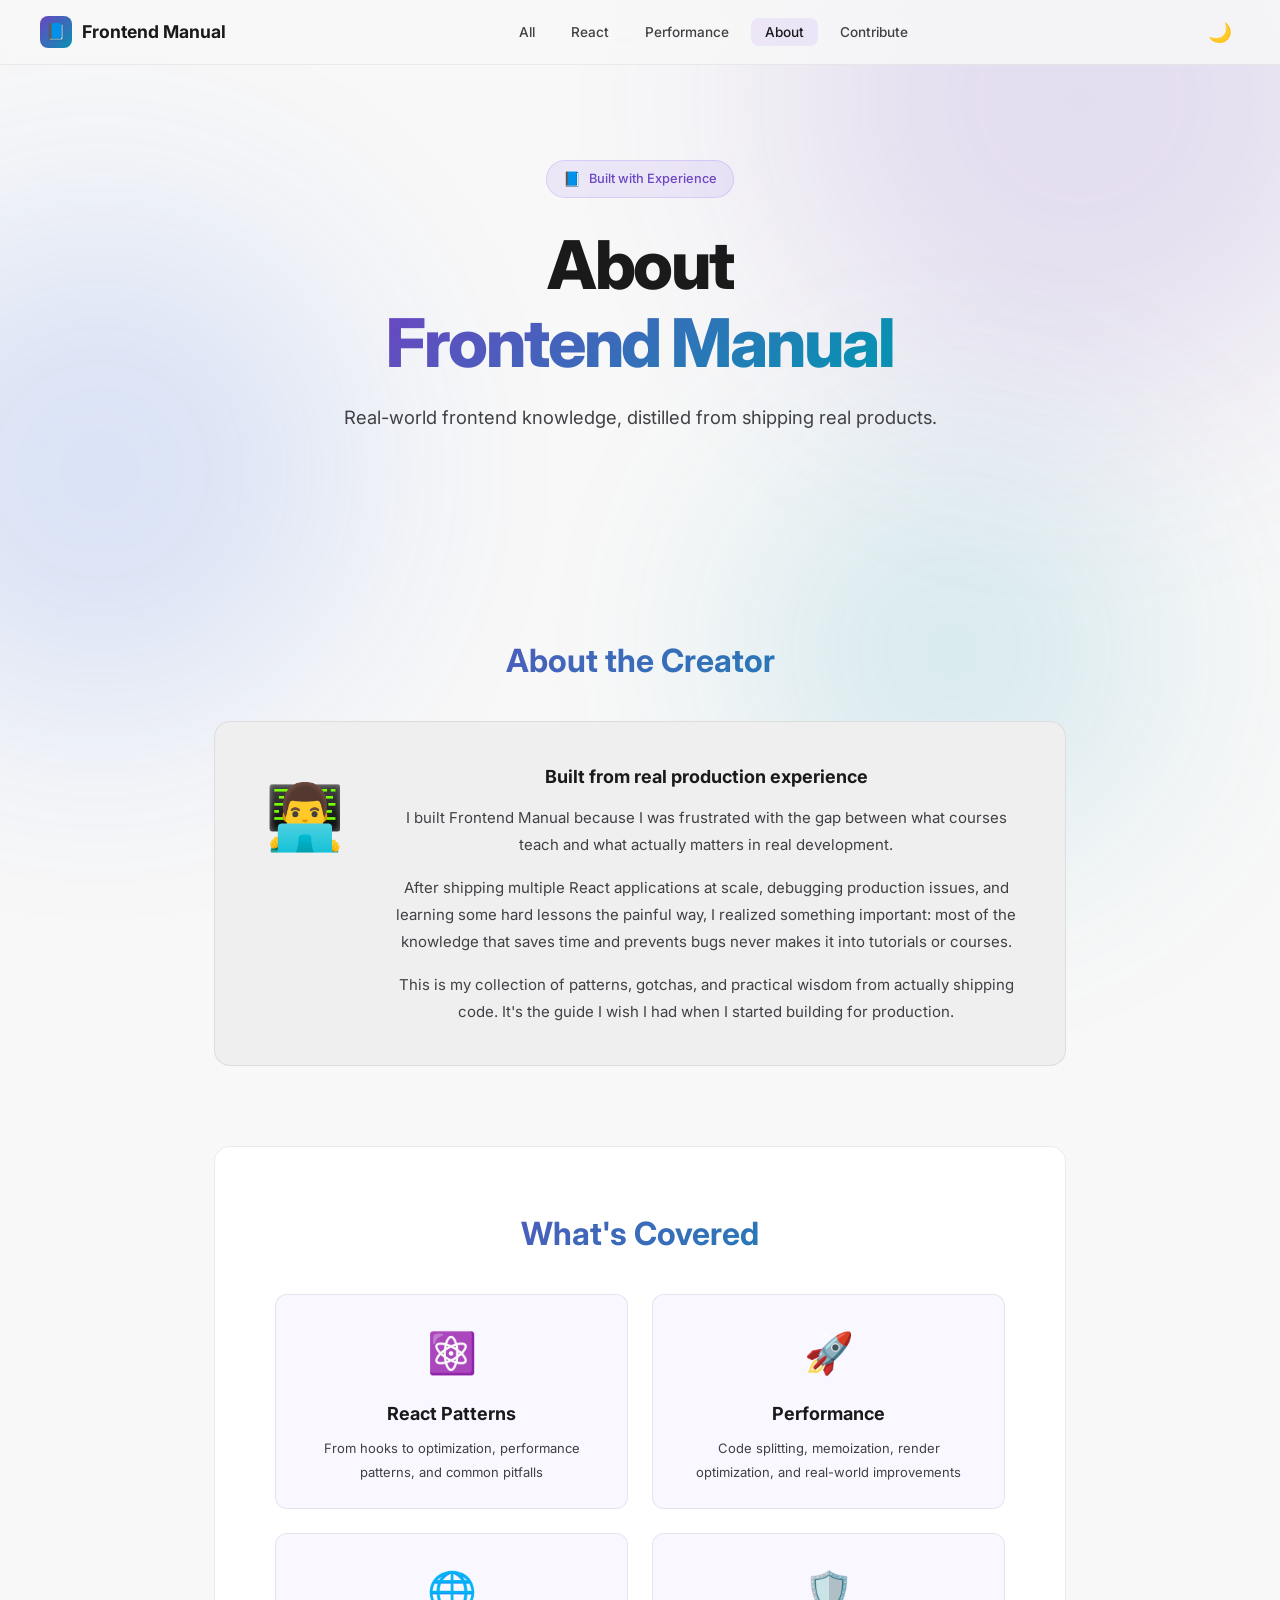
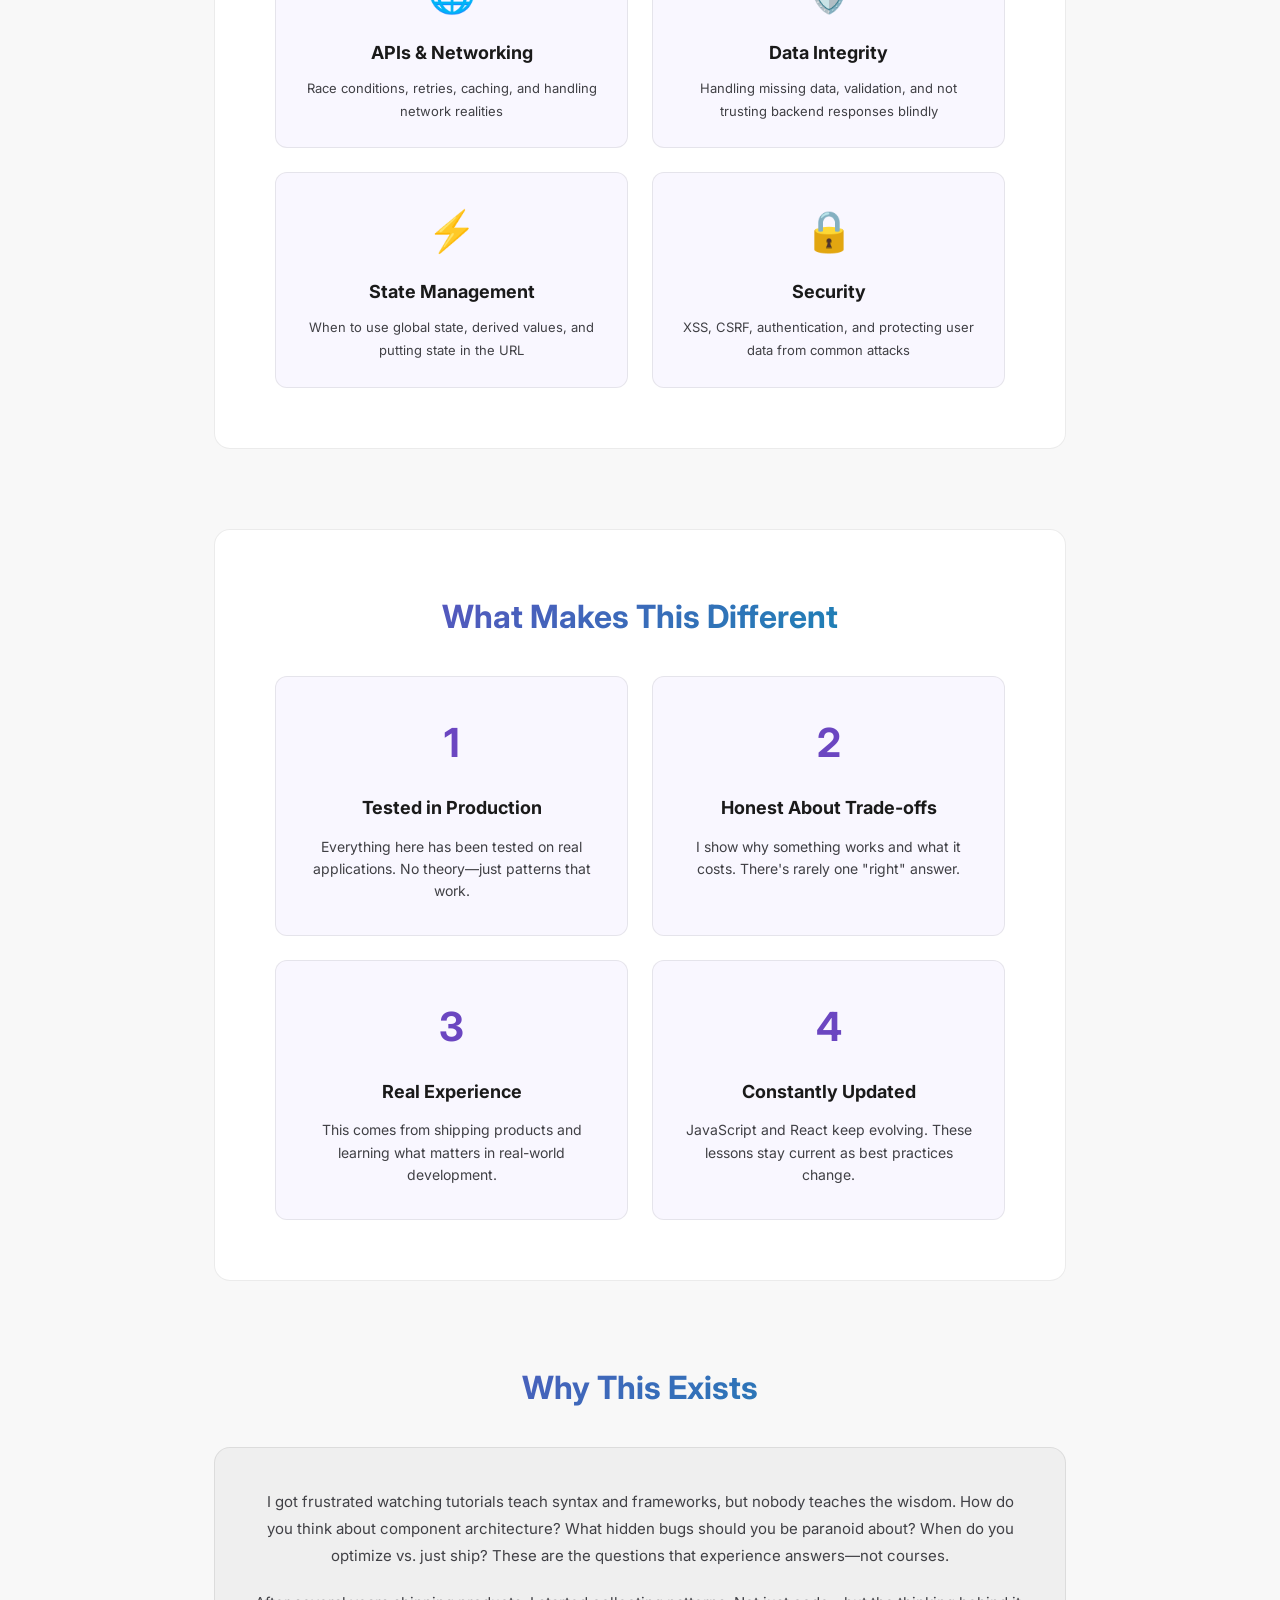
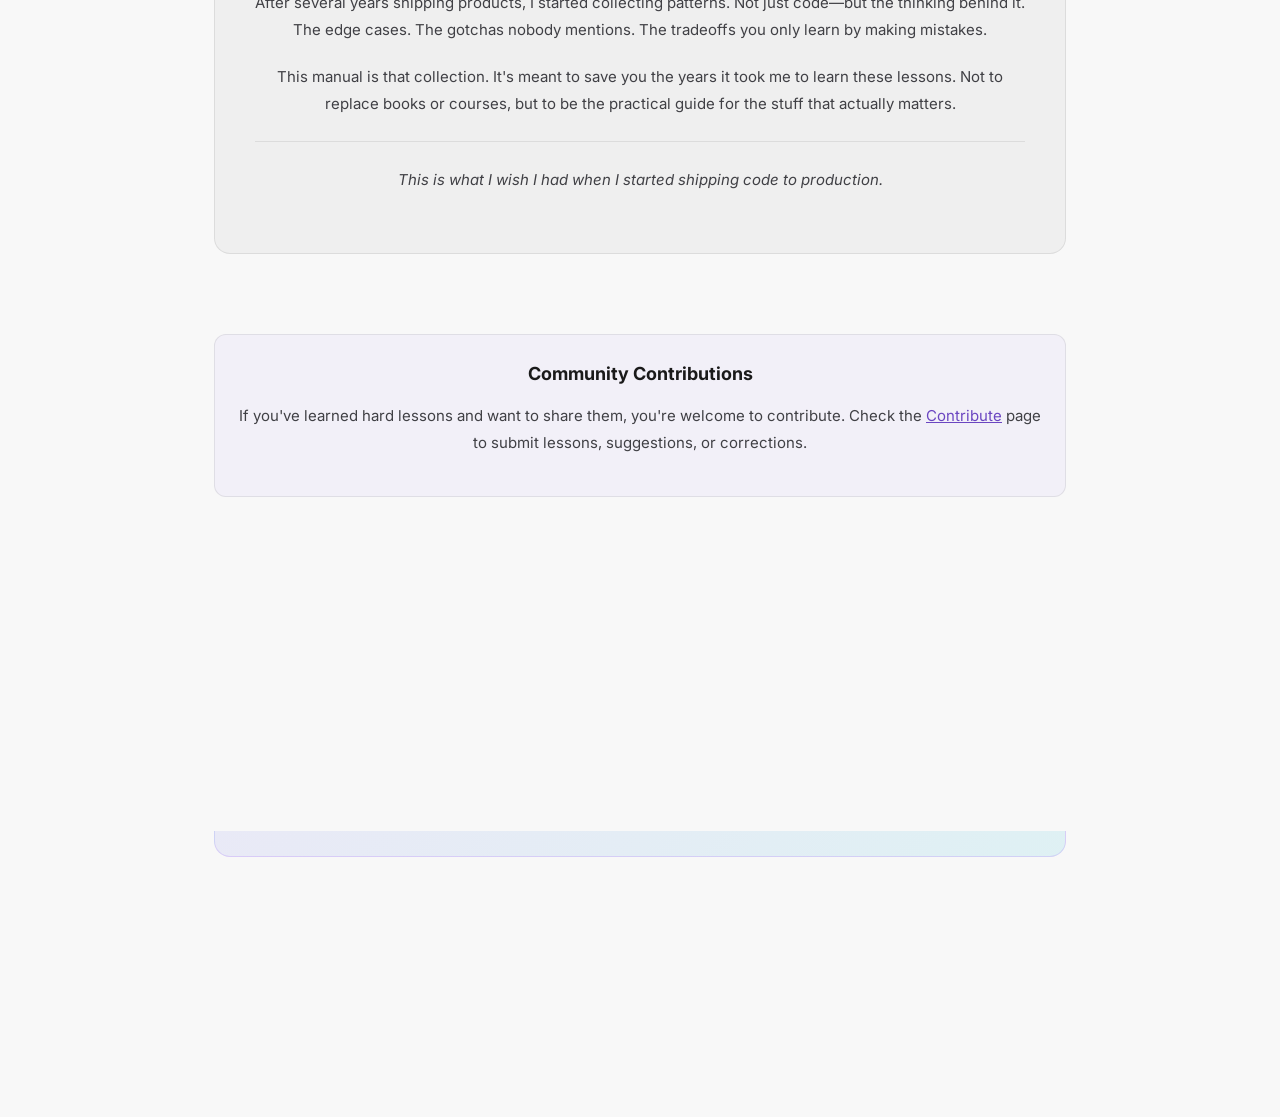
==== commit 2fc3c30f: "fix: remove email and Twitter links, keep only GitHub; clean up contact section" ====
--- a/about.html
+++ b/about.html
@@ -186,14 +186,8 @@
         <h2>Get In Touch</h2>
         <p>Have feedback? Found an error? Want to suggest a topic? I'd love to hear from you.</p>
         <div class="contact-buttons">
-          <a href="mailto:hello@frontendmanual.dev" class="contact-btn"
-            >📧 Send Email</a
-          >
-          <a href="https://twitter.com" target="_blank" class="contact-btn"
-            >𝕏 Twitter</a
-          >
-          <a href="https://github.com" target="_blank" class="contact-btn"
-            >🐙 GitHub</a
+          <a href="https://github.com/divya9936/frontend-manual/issues" target="_blank" class="contact-btn"
+            >🐙 Open an Issue on GitHub</a
           >
         </div>
       </div>
